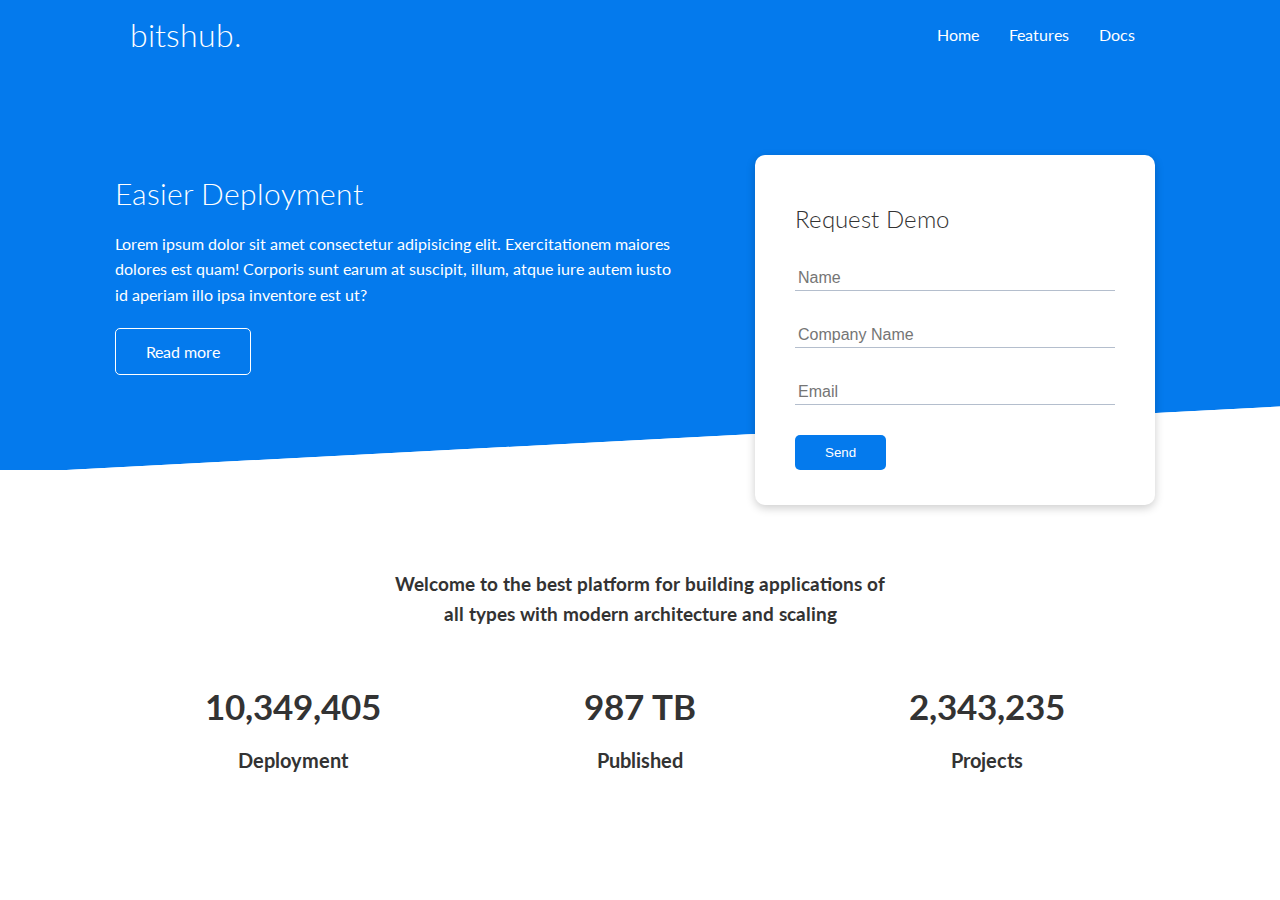
==== index.html @ 9f6f1e2d "initial files upload." ====
<!DOCTYPE html>
<html lang="en">

<head>
    <meta charset="UTF-8">
    <meta name="viewport" content="width=device-width, initial-scale=1.0">
    <link rel="stylesheet" href="https://cdnjs.cloudflare.com/ajax/libs/font-awesome/5.15.1/css/all.min.css"
        integrity="sha512-+4zCK9k+qNFUR5X+cKL9EIR+ZOhtIloNl9GIKS57V1MyNsYpYcUrUeQc9vNfzsWfV28IaLL3i96P9sdNyeRssA=="
        crossorigin="anonymous" />
    <link rel="stylesheet" href="css/utilities.css">
    <link rel="stylesheet" href="css/styles.css">

    <title>Bitshub | Cloud Hosting for Everyone</title>
</head>

<body>
    <!-- Navbar -->
    <div class="navbar">
        <div class="container flex">
            <h1 class="logo">bitshub.</h1>
            <nav>
                <ul>
                    <li><a href="index.html">Home</a></li>
                    <li><a href="features.html">Features</a></li>
                    <li><a href="docs.html">Docs</a></li>
                </ul>
            </nav>

        </div>

    </div>

    <section class="showcase">
        <div class="container grid">
            <div class="showcase-text">
                <h1>Easier Deployment</h1>
                <p>Lorem ipsum dolor sit amet consectetur adipisicing elit. Exercitationem maiores dolores est quam!
                    Corporis sunt earum at suscipit, illum, atque iure autem iusto id aperiam illo ipsa inventore est
                    ut?</p>
                <a href="features.html" class="btn btn-outline">Read more</a>
            </div>
            <div class="showcase-form card">
                <h2>Request Demo</h2>
                <form action="">
                    <div class="form-control">
                        <input type="text" name="name" placeholder="Name">
                    </div>
                    <div class="form-control">
                        <input type="text" name="company" placeholder="Company Name">
                    </div>
                    <div class="form-control">
                        <input type="email" name="email" placeholder="Email" required>
                    </div>
                    <input type="submit" value="Send" class="btn btn-primary">
                </form>
            </div>
        </div>

    </section>

    <!-- stats -->
    <section class="stats">
        <div class="container">
            <h3 class="stats-heading text-center my-1">
                Welcome to the best platform for building applications of all types with modern architecture and scaling
            </h3>
            <div class="grid grid-3 text-center my-4">
                <div>
                    <i class="fas fa-server fa-3x"></i>
                    <h3>10,349,405</h3>
                    <p class="text-secondary">Deployment</p>
                </div>
                <div>
                    <i class="fas fa-upload fa-3x"></i>
                    <h3>987 TB</h3>
                    <p class="text-secondary">Published</p>
                </div>
                <div>
                    <i class="fas fa-project-diagram fa-3x"></i>
                    <h3>2,343,235</h3>
                    <p class="text-secondary">Projects</p>
                </div>
            </div>
        </div>
    </section>
</body>

</html>
---- css/utilities.css ----
.container{
    max-width: 1100px;
    margin: 0 auto;
    overflow: auto;
    padding: 0 40px;
}
.card{
    background-color: #fff;
    color: #333;
    border-radius: 10px;
    box-shadow: 0 3px 10px rgba(0,0,0,0.2);
    padding: 20px;
    margin: 10px;
}
.btn{
    display: inline-block;
    padding: 10px 30px;
    cursor: pointer;
    background-color: var(--primary-color);
    color: #fff;
    border: none;
    border-radius: 5px;
}
.btn-outline{
    background-color: transparent;
    border: 1px #fff solid;
}
.btn:hover{
    transform: scale(0.98);
}
.text-center{
    text-align: center;
}
.flex{
    display: flex;
    justify-content: center;
    align-items: center;
    height: 100%;
}
.grid{
    display: grid;
    grid-template-columns: repeat(2, 1fr);
    gap: 20px;
    justify-content: center;
    align-items: center;
    height: 100%;
}
.grid-3{
    grid-template-columns: repeat(3, 1fr);
}

/* Margin */
.my-1{
    margin: 1rem 0;
}
.my-2{
margin: 1.5rem 0;
}
.my-3{
    margin: 2rem 0;
}
.my-4{
    margin: 3rem 0;
}
.my-5{
    margin: 4rem 0;
}
.m-1{
    margin: 1rem;
}
.m-2{
margin: 1.5rem;
}
.m-3{
    margin: 2rem 0;
}
.m-4{
    margin: 3rem;
}
.m-5{
    margin: 4rem;
}

/* Padding */
.py-1{
   padding: 1rem 0;
}
.py-2{
   padding: 1.5rem 0;
}
.py-3{
   padding: 2rem 0;
}
.py-4{
   padding: 3rem 0;
}
.py-5{
   padding: 4rem;
}
.p-1{
    padding: 1rem;
 }
 .p-2{
    padding: 1.5rem;
 }
 .p-3{
    padding: 2rem;
 }
 .p-4{
    padding: 3rem;
 }
 .p-5{
    padding: 4rem;
 }
---- css/styles.css ----
@import url('https://fonts.googleapis.com/css2?family=Lato:wght@300&display=swap');
*{
    box-sizing: border-box;
    padding: 0;
    margin: 0;
}
:root{
    --primary-color: #047aed;
}
body{
    font-family: 'Lato', sans-serif;
    color: #333;
    line-height: 1.6;
}
ul{
    list-style-type: none;
}
a{
    text-decoration: none;
    color: #333;
}
h1, h2{
    font-weight: 300;
    line-height: 1.2;
    margin: 10px 0;

}
p{
    margin: 10px 0;
}
img{
    width: 100%;
}
/* Navigation Bar */
.navbar{
    background-color: var(--primary-color);
    color: #fff;
    height: 70px;
}
.navbar ul{
    display: flex;
}
.navbar a{
    color: #fff;
    padding: 10px;
    margin: 0 5px;
}
.navbar a:hover{
    border-bottom: 2px #fff solid;
}
.navbar .flex{
    justify-content: space-between;
}

/* Showcase */
.showcase{
    height: 400px;
    background-color: var(--primary-color);
    color: #fff;
    position: relative;
}
.showcase h1{
    font-size: 30px;
}
.showcase p{
    margin: 20px 0;
}
.showcase .grid{
    grid-template-columns: 55% 45%;
    gap: 30px;
    overflow: visible;
}
.showcase-form{
    position: relative;
    top: 60px;
    height: 350px;
    width: 400px;
    padding: 40px;
    z-index: 100;
    justify-self: flex-end;


}
.showcase-form .form-control{
    margin: 30px 0;

}
.showcase-form input[type='text'],
.showcase-form input[type='email'] {
border: 0;
border-bottom: 1px solid #b4becd;
width: 100%;
padding: 3px;
font-size: 16px;
}
.showcase-form input:focus{
    outline: none;
}
.showcase::before,
.showcase::after{
    content: 'hello';
    position: absolute;
    height: 100px;
    bottom: -70px;
    left: 0;
    right: 0;
    background: #fff;
    transform: skewY(-3deg);
    -webkit-transform: skewY(-3deg); 
    -moz-transform: skewY(-3deg);
    -ms-transform: skewY(-3deg);

}
/* stats */
.stats{
    padding-top: 100px;
}
.stats-heading{
    max-width: 500px;
    margin: auto;
}
.stats .grid h3{
    font-size: 35px;
}
.stats .grid p{
    font-size: 20px;
    font-weight: bold;
}
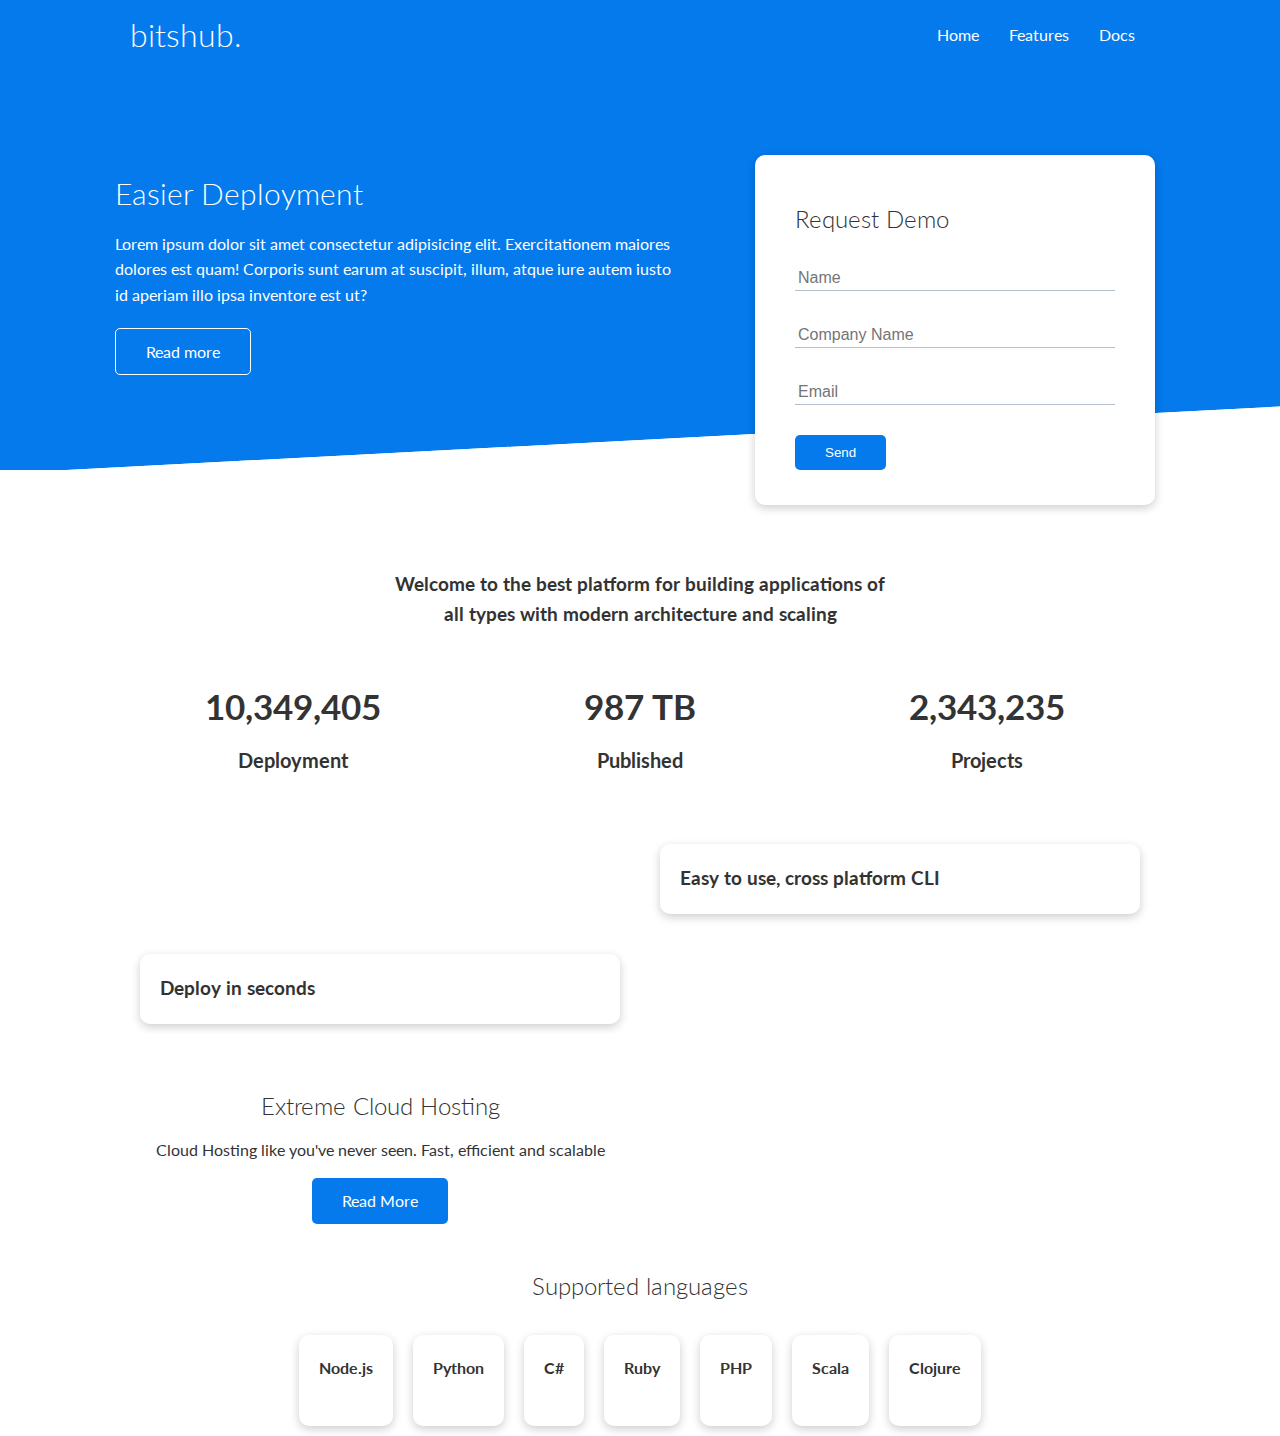
==== commit 6f770be7: "Update index.html" ====
--- a/index.html
+++ b/index.html
@@ -83,6 +83,67 @@
             </div>
         </div>
     </section>
+    <section class="cli">
+        <div class="container grid">
+            <img src="images/cli.png" alt="">
+            <div class="card">
+                <h3>Easy to use, cross platform CLI</h3>
+            </div>
+            <div class="card">
+                <h3>Deploy in seconds</h3>
+            </div>
+        </div>
+    </section>
+    <section class="cloud bg-primary my-2 py-2">
+     <div class="container grid">        
+        <div class="text-center">
+            <h2 class="lg">Extreme Cloud Hosting</h2>
+            <p class="Lead my-1">Cloud Hosting like you've never seen. Fast, efficient and scalable</p>
+            <a href="features.html" class="btn btn-dark">Read More</a>
+        </div>
+        <img src="images/cloud.png" alt="">
+     </div>
+    </section>
+
+    <!-- Languages -->
+    <section class="languages">
+        <h2 class="md text-center my-2">
+            Supported languages
+        </h2>
+        <div class="container flex">
+            <div class="card">
+                <h4>Node.js</h4>
+                <img src="images/logos/node.png" alt="">
+            </div>
+            <div class="card">
+                <h4>Python</h4>
+                <img src="images/logos/python.png" alt="">
+            </div>
+            <div class="card">
+                <h4>C#</h4>
+                <img src="images/logos/csharp.png" alt="">
+            </div>
+            <div class="card">
+                <h4>Ruby</h4>
+                <img src="images/logos/ruby.png" alt="">
+            </div>
+            <div class="card">
+                <h4>PHP</h4>
+                <img src="images/logos/php.png" alt="">
+            </div>
+            <div class="card">
+                <h4>Scala</h4>
+                <img src="images/logos/scala.png" alt="">
+            </div>
+            <div class="card">
+                <h4>Clojure</h4>
+                <img src="images/logos/clojure.png" alt="">
+            </div>
+        </div>
+    </section>
+
+    <!-- Footer -->
+    
 </body>
 
-</html>+</html>
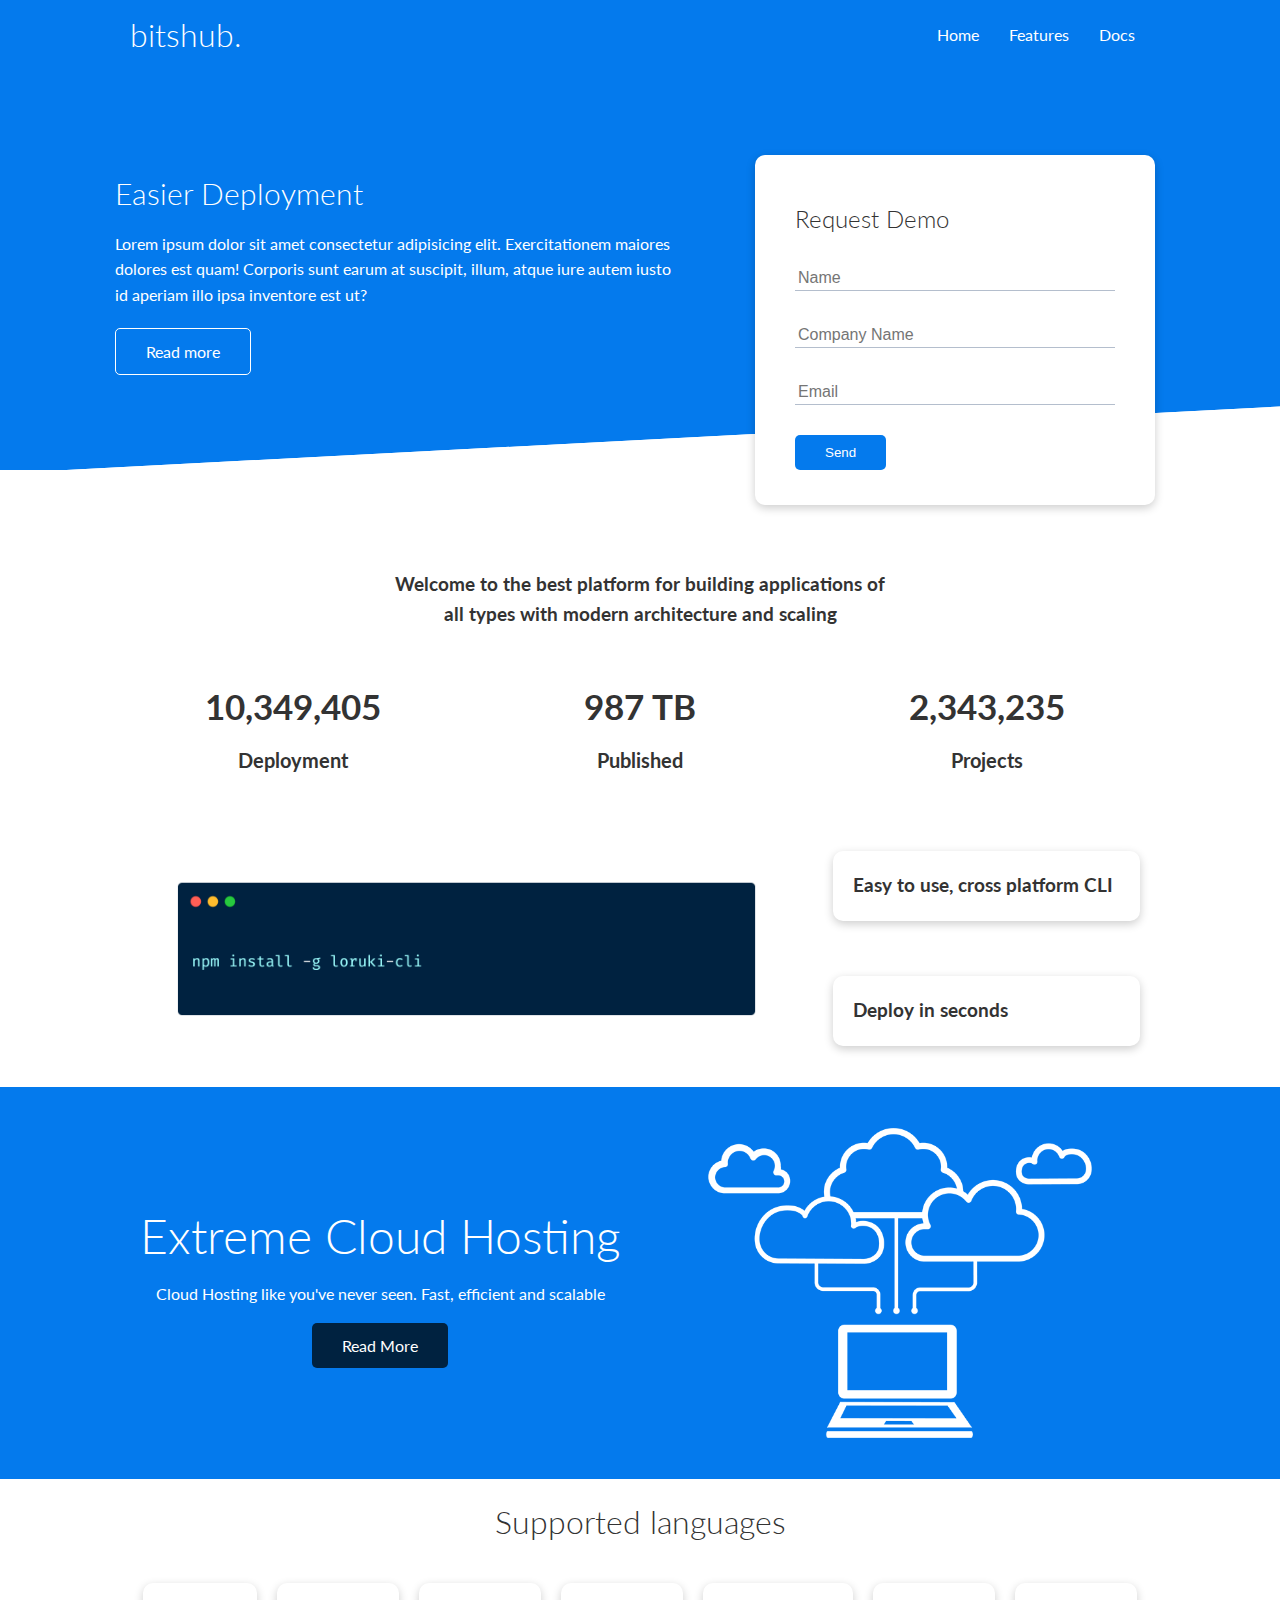
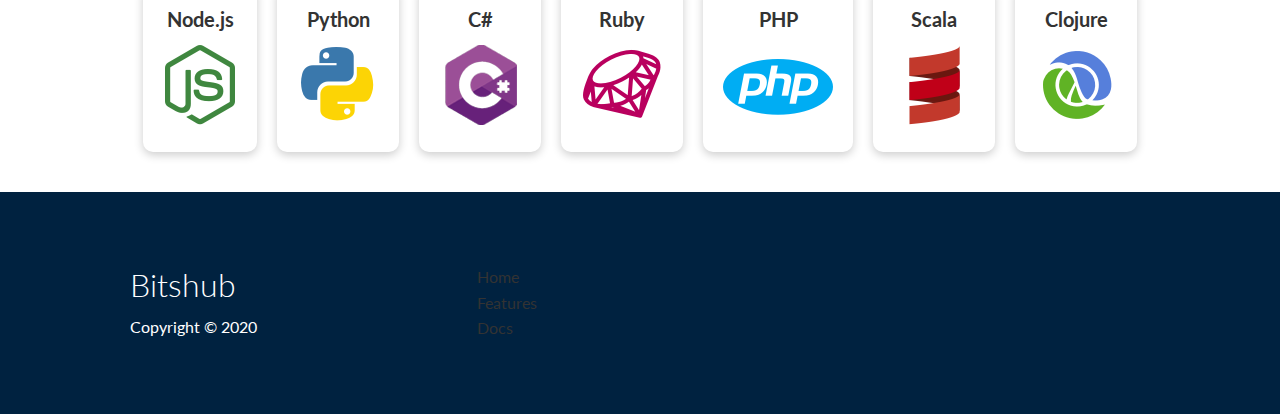
==== commit 88a369ac: "Update index.html" ====
--- a/index.html
+++ b/index.html
@@ -143,6 +143,27 @@
     </section>
 
     <!-- Footer -->
+    <footer class="footer bg-dark py-5">
+        <div class="container grid grid-3">
+            <div>
+                <h1>Bitshub</h1>
+                <p>Copyright &copy; 2020</p>
+            </div>
+            <nav>
+                <ul>
+                    <li><a href="index.html">Home</a></li>
+                    <li><a href="features.html">Features</a></li>
+                    <li><a href="docs.html">Docs</a></li>
+                </ul>
+            </nav>
+            <div class="social">
+                <a href=""><i class="fab fa-github fa-2x"></i></a>
+                <a href=""><i class="fab fa-facebook fa-2x"></i></a>
+                <a href=""><i class="fab fa-instagram fa-2x"></i></a>
+                <a href=""><i class="fab fa-twitter fa-2x"></i></a>
+            </div>
+        </div>
+    </footer>
     
 </body>
 
--- a/css/utilities.css
+++ b/css/utilities.css
@@ -1,115 +1,153 @@
-.container{
-    max-width: 1100px;
-    margin: 0 auto;
-    overflow: auto;
-    padding: 0 40px;
+.container {
+  max-width: 1100px;
+  margin: 0 auto;
+  overflow: auto;
+  padding: 0 40px;
 }
-.card{
-    background-color: #fff;
-    color: #333;
-    border-radius: 10px;
-    box-shadow: 0 3px 10px rgba(0,0,0,0.2);
-    padding: 20px;
-    margin: 10px;
+.card {
+  background-color: #fff;
+  color: #333;
+  border-radius: 10px;
+  box-shadow: 0 3px 10px rgba(0, 0, 0, 0.2);
+  padding: 20px;
+  margin: 10px;
 }
-.btn{
-    display: inline-block;
-    padding: 10px 30px;
-    cursor: pointer;
-    background-color: var(--primary-color);
-    color: #fff;
-    border: none;
-    border-radius: 5px;
+.btn {
+  display: inline-block;
+  padding: 10px 30px;
+  cursor: pointer;
+  background-color: var(--primary-color);
+  color: #fff;
+  border: none;
+  border-radius: 5px;
 }
-.btn-outline{
-    background-color: transparent;
-    border: 1px #fff solid;
+.btn-outline {
+  background-color: transparent;
+  border: 1px #fff solid;
 }
-.btn:hover{
-    transform: scale(0.98);
+.btn:hover {
+  transform: scale(0.98);
 }
-.text-center{
-    text-align: center;
+
+/* Backgroounds & colored buttons */
+.bg-primary,
+.btn-primary {
+  background-color: var(--primary-color);
+  color: #fff;
 }
-.flex{
-    display: flex;
-    justify-content: center;
-    align-items: center;
-    height: 100%;
+.bg-secondary,
+.btn-secondary {
+  background-color: var(--secondary-color);
+  color: #fff;
 }
-.grid{
-    display: grid;
-    grid-template-columns: repeat(2, 1fr);
-    gap: 20px;
-    justify-content: center;
-    align-items: center;
-    height: 100%;
+.bg-dark,
+.btn-dark {
+  background-color: var(--dark-color);
+  color: #fff;
 }
-.grid-3{
-    grid-template-columns: repeat(3, 1fr);
+.bg-light,
+.btn-light {
+  background-color: var(--light-color);
+  color: #333;
+}
+/* Texxgt sizes */
+.lead {
+  font-size: 20px;
+}
+.sm {
+  font-size: 1rem;
+}
+.md {
+  font-size: 2rem;
+}
+.lg {
+  font-size: 3rem;
+}
+.xl {
+  font-size: 4rem;
+}
+
+.text-center {
+  text-align: center;
+}
+.flex {
+  display: flex;
+  justify-content: center;
+  align-items: center;
+  height: 100%;
+}
+.grid {
+  display: grid;
+  grid-template-columns: repeat(2, 1fr);
+  gap: 20px;
+  justify-content: center;
+  align-items: center;
+  height: 100%;
+}
+.grid-3 {
+  grid-template-columns: repeat(3, 1fr);
 }
 
 /* Margin */
-.my-1{
-    margin: 1rem 0;
+.my-1 {
+  margin: 1rem 0;
 }
-.my-2{
-margin: 1.5rem 0;
+.my-2 {
+  margin: 1.5rem 0;
 }
-.my-3{
-    margin: 2rem 0;
+.my-3 {
+  margin: 2rem 0;
 }
-.my-4{
-    margin: 3rem 0;
+.my-4 {
+  margin: 3rem 0;
 }
-.my-5{
-    margin: 4rem 0;
+.my-5 {
+  margin: 4rem 0;
 }
-.m-1{
-    margin: 1rem;
+.m-1 {
+  margin: 1rem;
 }
-.m-2{
-margin: 1.5rem;
+.m-2 {
+  margin: 1.5rem;
 }
-.m-3{
-    margin: 2rem 0;
+.m-3 {
+  margin: 2rem 0;
 }
-.m-4{
-    margin: 3rem;
+.m-4 {
+  margin: 3rem;
 }
-.m-5{
-    margin: 4rem;
+.m-5 {
+  margin: 4rem;
 }
 
 /* Padding */
-.py-1{
-   padding: 1rem 0;
+.py-1 {
+  padding: 1rem 0;
 }
-.py-2{
-   padding: 1.5rem 0;
+.py-2 {
+  padding: 1.5rem 0;
 }
-.py-3{
-   padding: 2rem 0;
+.py-3 {
+  padding: 2rem 0;
 }
-.py-4{
-   padding: 3rem 0;
+.py-4 {
+  padding: 3rem 0;
 }
-.py-5{
-   padding: 4rem;
+.py-5 {
+  padding: 4rem;
 }
-.p-1{
-    padding: 1rem;
- }
- .p-2{
-    padding: 1.5rem;
- }
- .p-3{
-    padding: 2rem;
- }
- .p-4{
-    padding: 3rem;
- }
- .p-5{
-    padding: 4rem;
- }
-
+.p-1 {
+  padding: 1rem;
+}
+.p-2 {
+  padding: 1.5rem;
+}
+.p-3 {
+  padding: 2rem;
+}
+.p-4 {
+  padding: 3rem;
+}
+.p-5 {
+  padding: 4rem;
+}
--- a/css/styles.css
+++ b/css/styles.css
@@ -1,129 +1,158 @@
-@import url('https://fonts.googleapis.com/css2?family=Lato:wght@300&display=swap');
-*{
-    box-sizing: border-box;
-    padding: 0;
-    margin: 0;
+@import url("https://fonts.googleapis.com/css2?family=Lato:wght@300&display=swap");
+* {
+  box-sizing: border-box;
+  padding: 0;
+  margin: 0;
 }
-:root{
-    --primary-color: #047aed;
+:root {
+  --primary-color: #047aed;
+  --secondary-color: #1c3fa8;
+  --dark-color: #002240;
+  --light-color: #f4f4f4;
 }
-body{
-    font-family: 'Lato', sans-serif;
-    color: #333;
-    line-height: 1.6;
+body {
+  font-family: "Lato", sans-serif;
+  color: #333;
+  line-height: 1.6;
 }
-ul{
-    list-style-type: none;
+ul {
+  list-style-type: none;
 }
-a{
-    text-decoration: none;
-    color: #333;
+a {
+  text-decoration: none;
+  color: #333;
 }
-h1, h2{
-    font-weight: 300;
-    line-height: 1.2;
-    margin: 10px 0;
-
+h1,
+h2 {
+  font-weight: 300;
+  line-height: 1.2;
+  margin: 10px 0;
 }
-p{
-    margin: 10px 0;
+p {
+  margin: 10px 0;
 }
-img{
-    width: 100%;
+img {
+  width: 100%;
 }
 /* Navigation Bar */
-.navbar{
-    background-color: var(--primary-color);
-    color: #fff;
-    height: 70px;
+.navbar {
+  background-color: var(--primary-color);
+  color: #fff;
+  height: 70px;
 }
-.navbar ul{
-    display: flex;
+.navbar ul {
+  display: flex;
 }
-.navbar a{
-    color: #fff;
-    padding: 10px;
-    margin: 0 5px;
+.navbar a {
+  color: #fff;
+  padding: 10px;
+  margin: 0 5px;
 }
-.navbar a:hover{
-    border-bottom: 2px #fff solid;
+.navbar a:hover {
+  border-bottom: 2px #fff solid;
 }
-.navbar .flex{
-    justify-content: space-between;
+.navbar .flex {
+  justify-content: space-between;
 }
 
 /* Showcase */
-.showcase{
-    height: 400px;
-    background-color: var(--primary-color);
-    color: #fff;
-    position: relative;
+.showcase {
+  height: 400px;
+  background-color: var(--primary-color);
+  color: #fff;
+  position: relative;
 }
-.showcase h1{
-    font-size: 30px;
+.showcase h1 {
+  font-size: 30px;
 }
-.showcase p{
-    margin: 20px 0;
+.showcase p {
+  margin: 20px 0;
 }
-.showcase .grid{
-    grid-template-columns: 55% 45%;
-    gap: 30px;
-    overflow: visible;
+.showcase .grid {
+  grid-template-columns: 55% 45%;
+  gap: 30px;
+  overflow: visible;
 }
-.showcase-form{
-    position: relative;
-    top: 60px;
-    height: 350px;
-    width: 400px;
-    padding: 40px;
-    z-index: 100;
-    justify-self: flex-end;
-
-
+.showcase-form {
+  position: relative;
+  top: 60px;
+  height: 350px;
+  width: 400px;
+  padding: 40px;
+  z-index: 100;
+  justify-self: flex-end;
 }
-.showcase-form .form-control{
-    margin: 30px 0;
-
+.showcase-form .form-control {
+  margin: 30px 0;
 }
-.showcase-form input[type='text'],
-.showcase-form input[type='email'] {
-border: 0;
-border-bottom: 1px solid #b4becd;
-width: 100%;
-padding: 3px;
-font-size: 16px;
+.showcase-form input[type="text"],
+.showcase-form input[type="email"] {
+  border: 0;
+  border-bottom: 1px solid #b4becd;
+  width: 100%;
+  padding: 3px;
+  font-size: 16px;
 }
-.showcase-form input:focus{
-    outline: none;
+.showcase-form input:focus {
+  outline: none;
 }
 .showcase::before,
-.showcase::after{
-    content: 'hello';
-    position: absolute;
-    height: 100px;
-    bottom: -70px;
-    left: 0;
-    right: 0;
-    background: #fff;
-    transform: skewY(-3deg);
-    -webkit-transform: skewY(-3deg); 
-    -moz-transform: skewY(-3deg);
-    -ms-transform: skewY(-3deg);
-
+.showcase::after {
+  content: "hello";
+  position: absolute;
+  height: 100px;
+  bottom: -70px;
+  left: 0;
+  right: 0;
+  background: #fff;
+  transform: skewY(-3deg);
+  -webkit-transform: skewY(-3deg);
+  -moz-transform: skewY(-3deg);
+  -ms-transform: skewY(-3deg);
 }
 /* stats */
-.stats{
-    padding-top: 100px;
+.stats {
+  padding-top: 100px;
 }
-.stats-heading{
-    max-width: 500px;
-    margin: auto;
+.stats-heading {
+  max-width: 500px;
+  margin: auto;
 }
-.stats .grid h3{
-    font-size: 35px;
+.stats .grid h3 {
+  font-size: 35px;
 }
-.stats .grid p{
-    font-size: 20px;
-    font-weight: bold;
+.stats .grid p {
+  font-size: 20px;
+  font-weight: bold;
 }
 
+/* cli */
+.cli .grid {
+  grid-template-columns: repeat(3, 1fr);
+  grid-template-rows: repeat(2, 1fr);
+}
+.cli .grid > *:first-child {
+  grid-column: 1 / span 2;
+  grid-row: 1 / span 2;
+}
+
+/* cloud */
+.cloud .grid {
+  grid-template-columns: (4fr 3fr);
+}
+/* Languages */
+.languages .flex {
+  flex-wrap: wrap;
+}
+.languages .card {
+  text-align: center;
+  margin: 18px 10px 40px;
+  transition: transform 0.2s ease-in;
+}
+.languages .card h4 {
+  font-size: 20px;
+  margin-bottom: 10px;
+}
+.languages .card:hover {
+  transform: translateY(-15px);
+}
